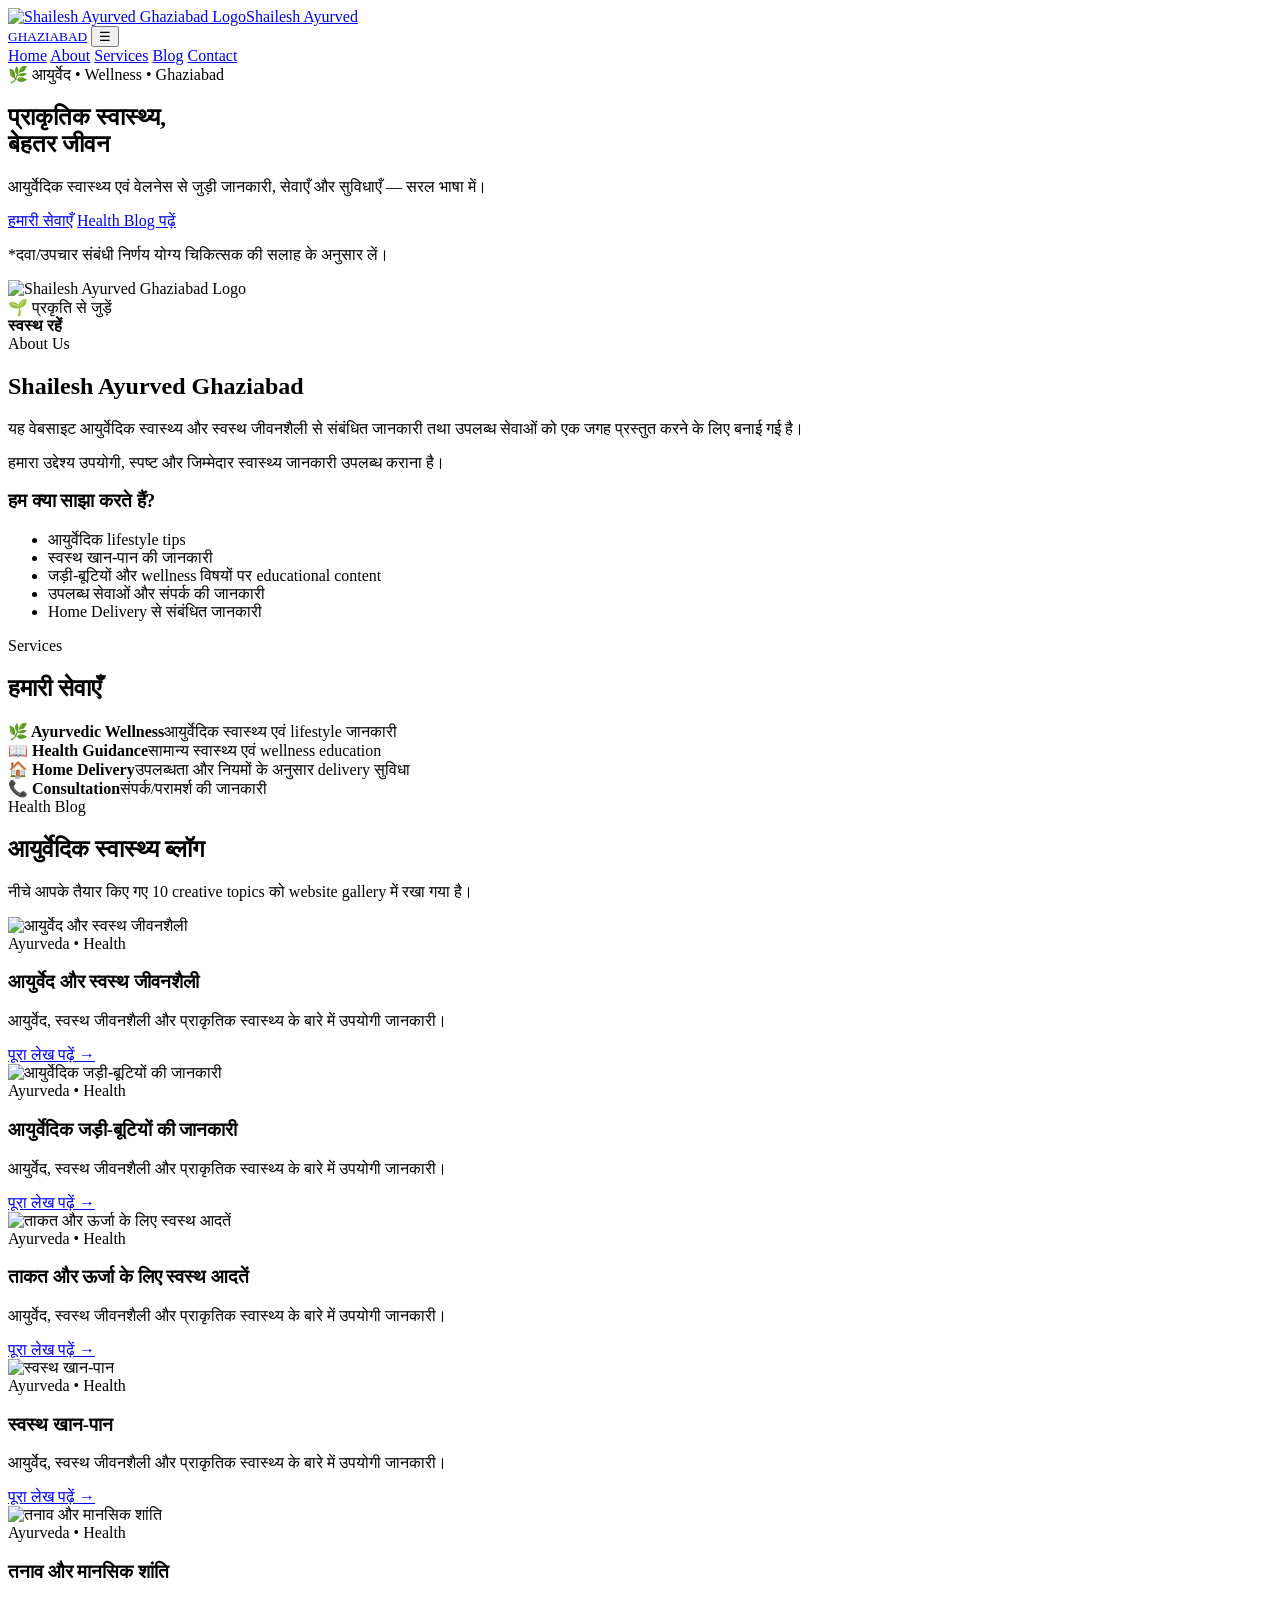
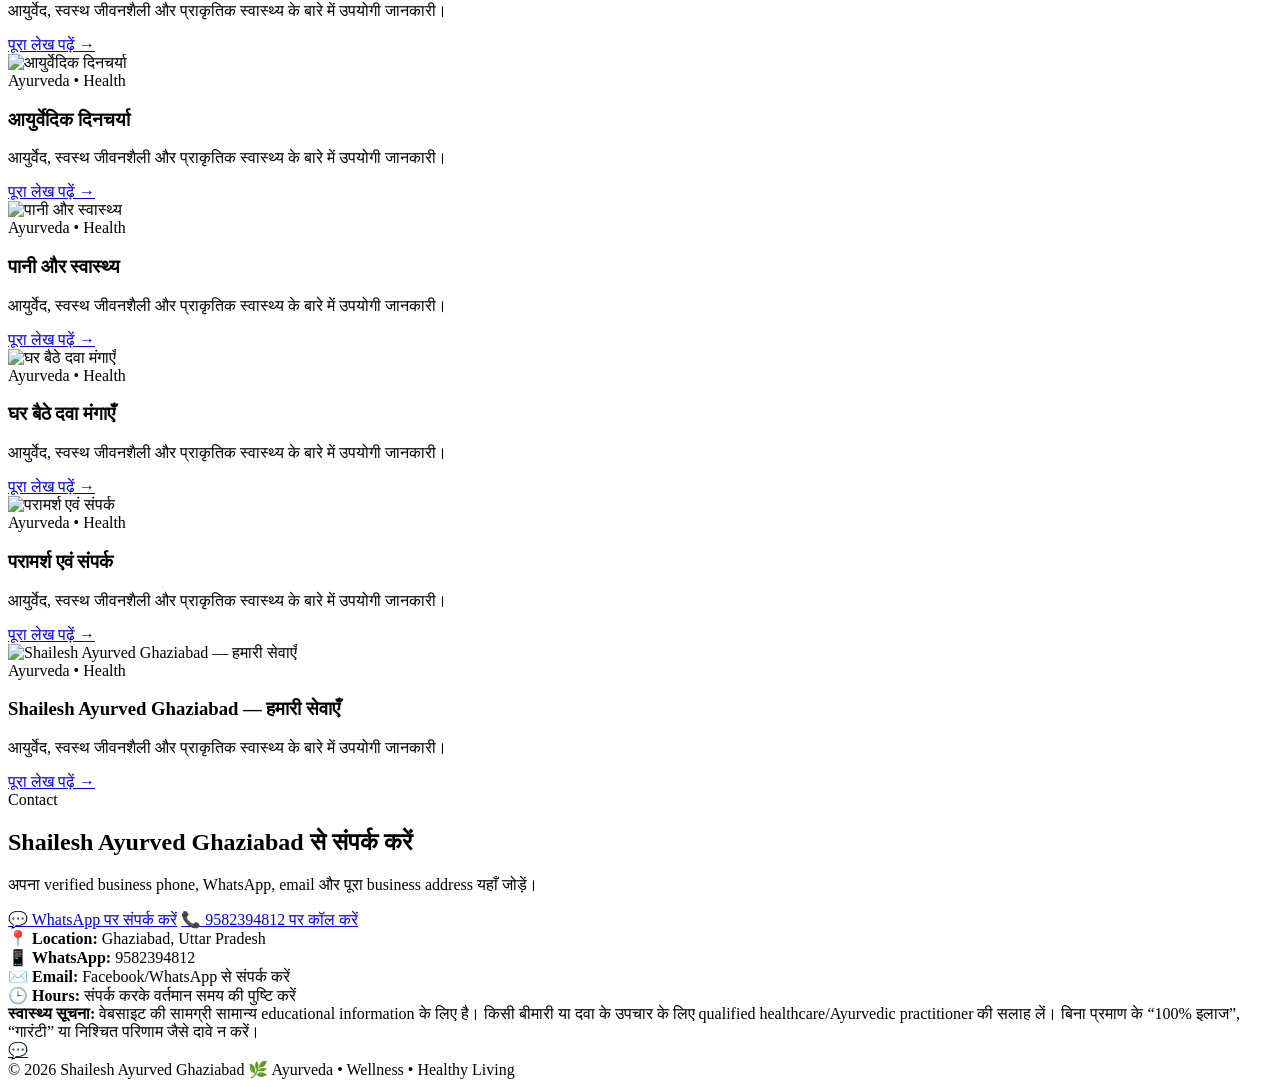
==== index.html @ c894b777 "Add files via upload" ====
<!doctype html>
<html lang="hi">
<head>
<meta charset="utf-8">
<meta name="viewport" content="width=device-width, initial-scale=1">
<meta name="description" content="Shailesh Ayurved Ghaziabad — आयुर्वेदिक स्वास्थ्य, वेलनेस जानकारी और Home Delivery संबंधी जानकारी।">
<title>Shailesh Ayurved Ghaziabad</title>
<link rel="stylesheet" href="style.css">
</head>
<body>
<header class="topbar">
  <div class="container nav">
    <a class="brand" href="#home"><img class="logo" src="assets/logo.png" alt="Shailesh Ayurved Ghaziabad Logo"><span>Shailesh Ayurved<br><small>GHAZIABAD</small></span></a>
    <button class="menu-btn" onclick="document.querySelector('.links').classList.toggle('show')">☰</button>
    <nav class="links">
      <a href="#home">Home</a>
      <a href="#about">About</a>
      <a href="#services">Services</a>
      <a href="#blog">Blog</a>
      <a href="#contact">Contact</a>
    </nav>
  </div>
</header>

<main id="home">
<section class="hero">
  <div class="container hero-grid">
    <div>
      <span class="eyebrow">🌿 आयुर्वेद • Wellness • Ghaziabad</span>
      <h1>प्राकृतिक स्वास्थ्य,<br><span>बेहतर जीवन</span></h1>
      <p>आयुर्वेदिक स्वास्थ्य एवं वेलनेस से जुड़ी जानकारी, सेवाएँ और सुविधाएँ — सरल भाषा में।</p>
      <div class="actions">
        <a class="btn primary" href="#services">हमारी सेवाएँ</a>
        <a class="btn light" href="#blog">Health Blog पढ़ें</a>
      </div>
      <p class="note">*दवा/उपचार संबंधी निर्णय योग्य चिकित्सक की सलाह के अनुसार लें।</p>
    </div>
    <div class="hero-art">
      <div class="leaf one"></div><div class="leaf two"></div>
      <img class="logo" src="assets/logo.png" alt="Shailesh Ayurved Ghaziabad Logo">
      <div class="hero-card">🌱 प्रकृति से जुड़ें<br><b>स्वस्थ रहें</b></div>
    </div>
  </div>
</section>

<section id="about" class="section">
  <div class="container two-col">
    <div>
      <span class="eyebrow">About Us</span>
      <h2>Shailesh Ayurved Ghaziabad</h2>
      <p>यह वेबसाइट आयुर्वेदिक स्वास्थ्य और स्वस्थ जीवनशैली से संबंधित जानकारी तथा उपलब्ध सेवाओं को एक जगह प्रस्तुत करने के लिए बनाई गई है।</p>
      <p>हमारा उद्देश्य उपयोगी, स्पष्ट और जिम्मेदार स्वास्थ्य जानकारी उपलब्ध कराना है।</p>
    </div>
    <div class="info-box">
      <h3>हम क्या साझा करते हैं?</h3>
      <ul>
        <li>आयुर्वेदिक lifestyle tips</li>
        <li>स्वस्थ खान-पान की जानकारी</li>
        <li>जड़ी-बूटियों और wellness विषयों पर educational content</li>
        <li>उपलब्ध सेवाओं और संपर्क की जानकारी</li>
        <li>Home Delivery से संबंधित जानकारी</li>
      </ul>
    </div>
  </div>
</section>

<section id="services" class="section soft">
  <div class="container">
    <div class="section-head"><span class="eyebrow">Services</span><h2>हमारी सेवाएँ</h2></div>
    <div class="service-grid">
      <div class="service"><b>🌿 Ayurvedic Wellness</b><span>आयुर्वेदिक स्वास्थ्य एवं lifestyle जानकारी</span></div>
      <div class="service"><b>📖 Health Guidance</b><span>सामान्य स्वास्थ्य एवं wellness education</span></div>
      <div class="service"><b>🏠 Home Delivery</b><span>उपलब्धता और नियमों के अनुसार delivery सुविधा</span></div>
      <div class="service"><b>📞 Consultation</b><span>संपर्क/परामर्श की जानकारी</span></div>
    </div>
  </div>
</section>

<section id="blog" class="section">
  <div class="container">
    <div class="section-head"><span class="eyebrow">Health Blog</span><h2>आयुर्वेदिक स्वास्थ्य ब्लॉग</h2><p>नीचे आपके तैयार किए गए 10 creative topics को website gallery में रखा गया है।</p></div>
    <div class="post-grid">
      
      <article class="post-card">
        <img src="posts/post-1.png" alt="आयुर्वेद और स्वस्थ जीवनशैली">
        <div class="post-body">
          <span class="tag">Ayurveda • Health</span>
          <h3>आयुर्वेद और स्वस्थ जीवनशैली</h3>
          <p>आयुर्वेद, स्वस्थ जीवनशैली और प्राकृतिक स्वास्थ्य के बारे में उपयोगी जानकारी।</p>
          <a href="posts/post-1.html">पूरा लेख पढ़ें →</a>
        </div>
      </article>
    
      <article class="post-card">
        <img src="posts/post-2.png" alt="आयुर्वेदिक जड़ी-बूटियों की जानकारी">
        <div class="post-body">
          <span class="tag">Ayurveda • Health</span>
          <h3>आयुर्वेदिक जड़ी-बूटियों की जानकारी</h3>
          <p>आयुर्वेद, स्वस्थ जीवनशैली और प्राकृतिक स्वास्थ्य के बारे में उपयोगी जानकारी।</p>
          <a href="posts/post-2.html">पूरा लेख पढ़ें →</a>
        </div>
      </article>
    
      <article class="post-card">
        <img src="posts/post-3.png" alt="ताकत और ऊर्जा के लिए स्वस्थ आदतें">
        <div class="post-body">
          <span class="tag">Ayurveda • Health</span>
          <h3>ताकत और ऊर्जा के लिए स्वस्थ आदतें</h3>
          <p>आयुर्वेद, स्वस्थ जीवनशैली और प्राकृतिक स्वास्थ्य के बारे में उपयोगी जानकारी।</p>
          <a href="posts/post-3.html">पूरा लेख पढ़ें →</a>
        </div>
      </article>
    
      <article class="post-card">
        <img src="posts/post-4.png" alt="स्वस्थ खान-पान">
        <div class="post-body">
          <span class="tag">Ayurveda • Health</span>
          <h3>स्वस्थ खान-पान</h3>
          <p>आयुर्वेद, स्वस्थ जीवनशैली और प्राकृतिक स्वास्थ्य के बारे में उपयोगी जानकारी।</p>
          <a href="posts/post-4.html">पूरा लेख पढ़ें →</a>
        </div>
      </article>
    
      <article class="post-card">
        <img src="posts/post-5.png" alt="तनाव और मानसिक शांति">
        <div class="post-body">
          <span class="tag">Ayurveda • Health</span>
          <h3>तनाव और मानसिक शांति</h3>
          <p>आयुर्वेद, स्वस्थ जीवनशैली और प्राकृतिक स्वास्थ्य के बारे में उपयोगी जानकारी।</p>
          <a href="posts/post-5.html">पूरा लेख पढ़ें →</a>
        </div>
      </article>
    
      <article class="post-card">
        <img src="posts/post-6.png" alt="आयुर्वेदिक दिनचर्या">
        <div class="post-body">
          <span class="tag">Ayurveda • Health</span>
          <h3>आयुर्वेदिक दिनचर्या</h3>
          <p>आयुर्वेद, स्वस्थ जीवनशैली और प्राकृतिक स्वास्थ्य के बारे में उपयोगी जानकारी।</p>
          <a href="posts/post-6.html">पूरा लेख पढ़ें →</a>
        </div>
      </article>
    
      <article class="post-card">
        <img src="posts/post-7.png" alt="पानी और स्वास्थ्य">
        <div class="post-body">
          <span class="tag">Ayurveda • Health</span>
          <h3>पानी और स्वास्थ्य</h3>
          <p>आयुर्वेद, स्वस्थ जीवनशैली और प्राकृतिक स्वास्थ्य के बारे में उपयोगी जानकारी।</p>
          <a href="posts/post-7.html">पूरा लेख पढ़ें →</a>
        </div>
      </article>
    
      <article class="post-card">
        <img src="posts/post-8.png" alt="घर बैठे दवा मंगाएँ">
        <div class="post-body">
          <span class="tag">Ayurveda • Health</span>
          <h3>घर बैठे दवा मंगाएँ</h3>
          <p>आयुर्वेद, स्वस्थ जीवनशैली और प्राकृतिक स्वास्थ्य के बारे में उपयोगी जानकारी।</p>
          <a href="posts/post-8.html">पूरा लेख पढ़ें →</a>
        </div>
      </article>
    
      <article class="post-card">
        <img src="posts/post-9.png" alt="परामर्श एवं संपर्क">
        <div class="post-body">
          <span class="tag">Ayurveda • Health</span>
          <h3>परामर्श एवं संपर्क</h3>
          <p>आयुर्वेद, स्वस्थ जीवनशैली और प्राकृतिक स्वास्थ्य के बारे में उपयोगी जानकारी।</p>
          <a href="posts/post-9.html">पूरा लेख पढ़ें →</a>
        </div>
      </article>
    
      <article class="post-card">
        <img src="posts/post-10.png" alt="Shailesh Ayurved Ghaziabad — हमारी सेवाएँ">
        <div class="post-body">
          <span class="tag">Ayurveda • Health</span>
          <h3>Shailesh Ayurved Ghaziabad — हमारी सेवाएँ</h3>
          <p>आयुर्वेद, स्वस्थ जीवनशैली और प्राकृतिक स्वास्थ्य के बारे में उपयोगी जानकारी।</p>
          <a href="posts/post-10.html">पूरा लेख पढ़ें →</a>
        </div>
      </article>
    
    </div>
  </div>
</section>

<section id="contact" class="section contact">
  <div class="container contact-box">
    <div>
      <span class="eyebrow">Contact</span>
      <h2>Shailesh Ayurved Ghaziabad से संपर्क करें</h2>
      <p>अपना verified business phone, WhatsApp, email और पूरा business address यहाँ जोड़ें।</p>
    </div>
    <div class="contact-list">
      <a class="whatsapp" href="https://wa.me/919582394812?text=Namaste%20Shailesh%20Ayurved%2C%20mujhe%20jaankari%20chahiye." target="_blank" rel="noopener">💬 WhatsApp पर संपर्क करें</a>
      <a class="call" href="tel:+919582394812">📞 9582394812 पर कॉल करें</a>
      <div>📍 <b>Location:</b> Ghaziabad, Uttar Pradesh</div>
      <div>📱 <b>WhatsApp:</b> 9582394812</div>
      <div>✉️ <b>Email:</b> Facebook/WhatsApp से संपर्क करें</div>
      <div>🕒 <b>Hours:</b> संपर्क करके वर्तमान समय की पुष्टि करें</div>
    </div>
  </div>
</section>

<section class="disclaimer">
  <div class="container">
    <b>स्वास्थ्य सूचना:</b> वेबसाइट की सामग्री सामान्य educational information के लिए है। किसी बीमारी या दवा के उपचार के लिए qualified healthcare/Ayurvedic practitioner की सलाह लें। बिना प्रमाण के “100% इलाज”, “गारंटी” या निश्चित परिणाम जैसे दावे न करें।
  </div>
</section>
</main>

<a class="floating-wa" href="https://wa.me/919582394812?text=Namaste%20Shailesh%20Ayurved%2C%20mujhe%20jaankari%20chahiye." target="_blank" rel="noopener" aria-label="WhatsApp">💬</a>
<footer>
  <div class="container footer-inner">
    <span>© 2026 Shailesh Ayurved Ghaziabad</span>
    <span>🌿 Ayurveda • Wellness • Healthy Living</span>
  </div>
</footer>
<script>
document.querySelectorAll('.links a').forEach(a => a.addEventListener('click', () => document.querySelector('.links').classList.remove('show')));
</script>
</body>
</html>
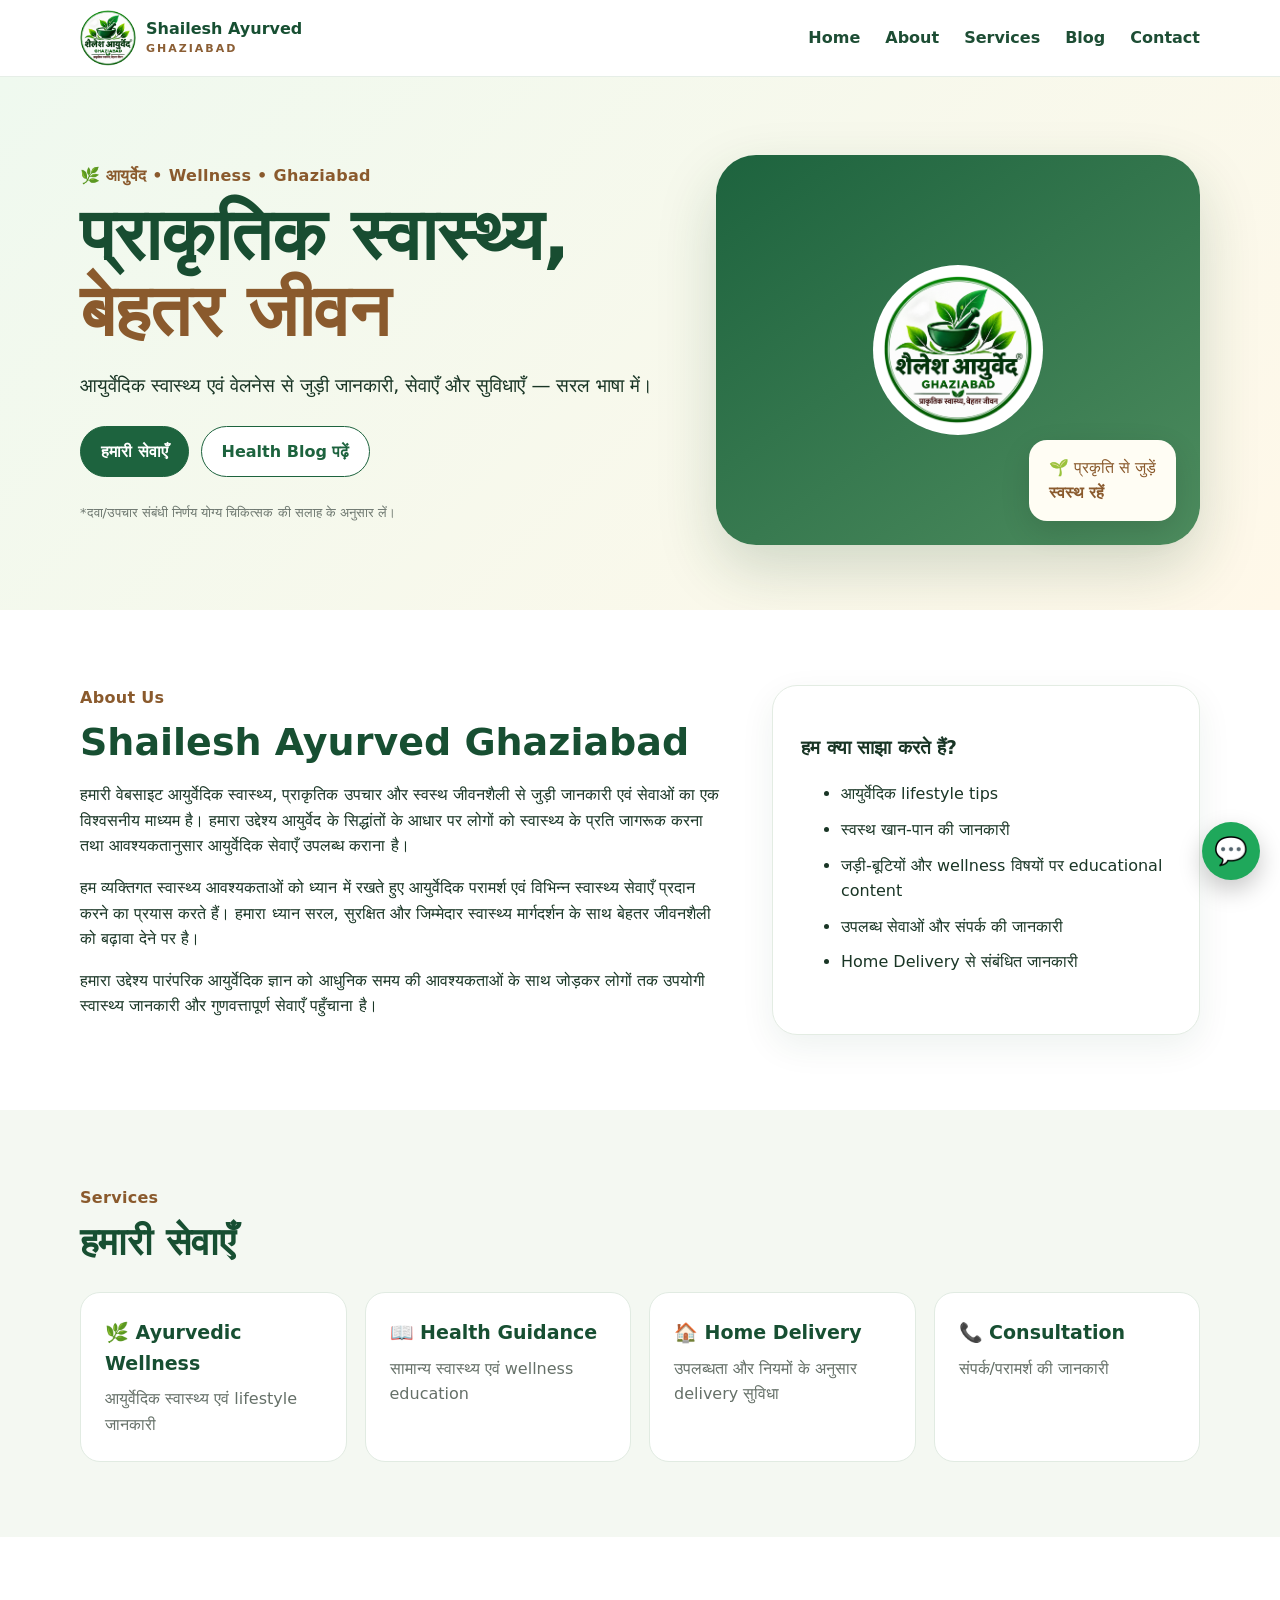
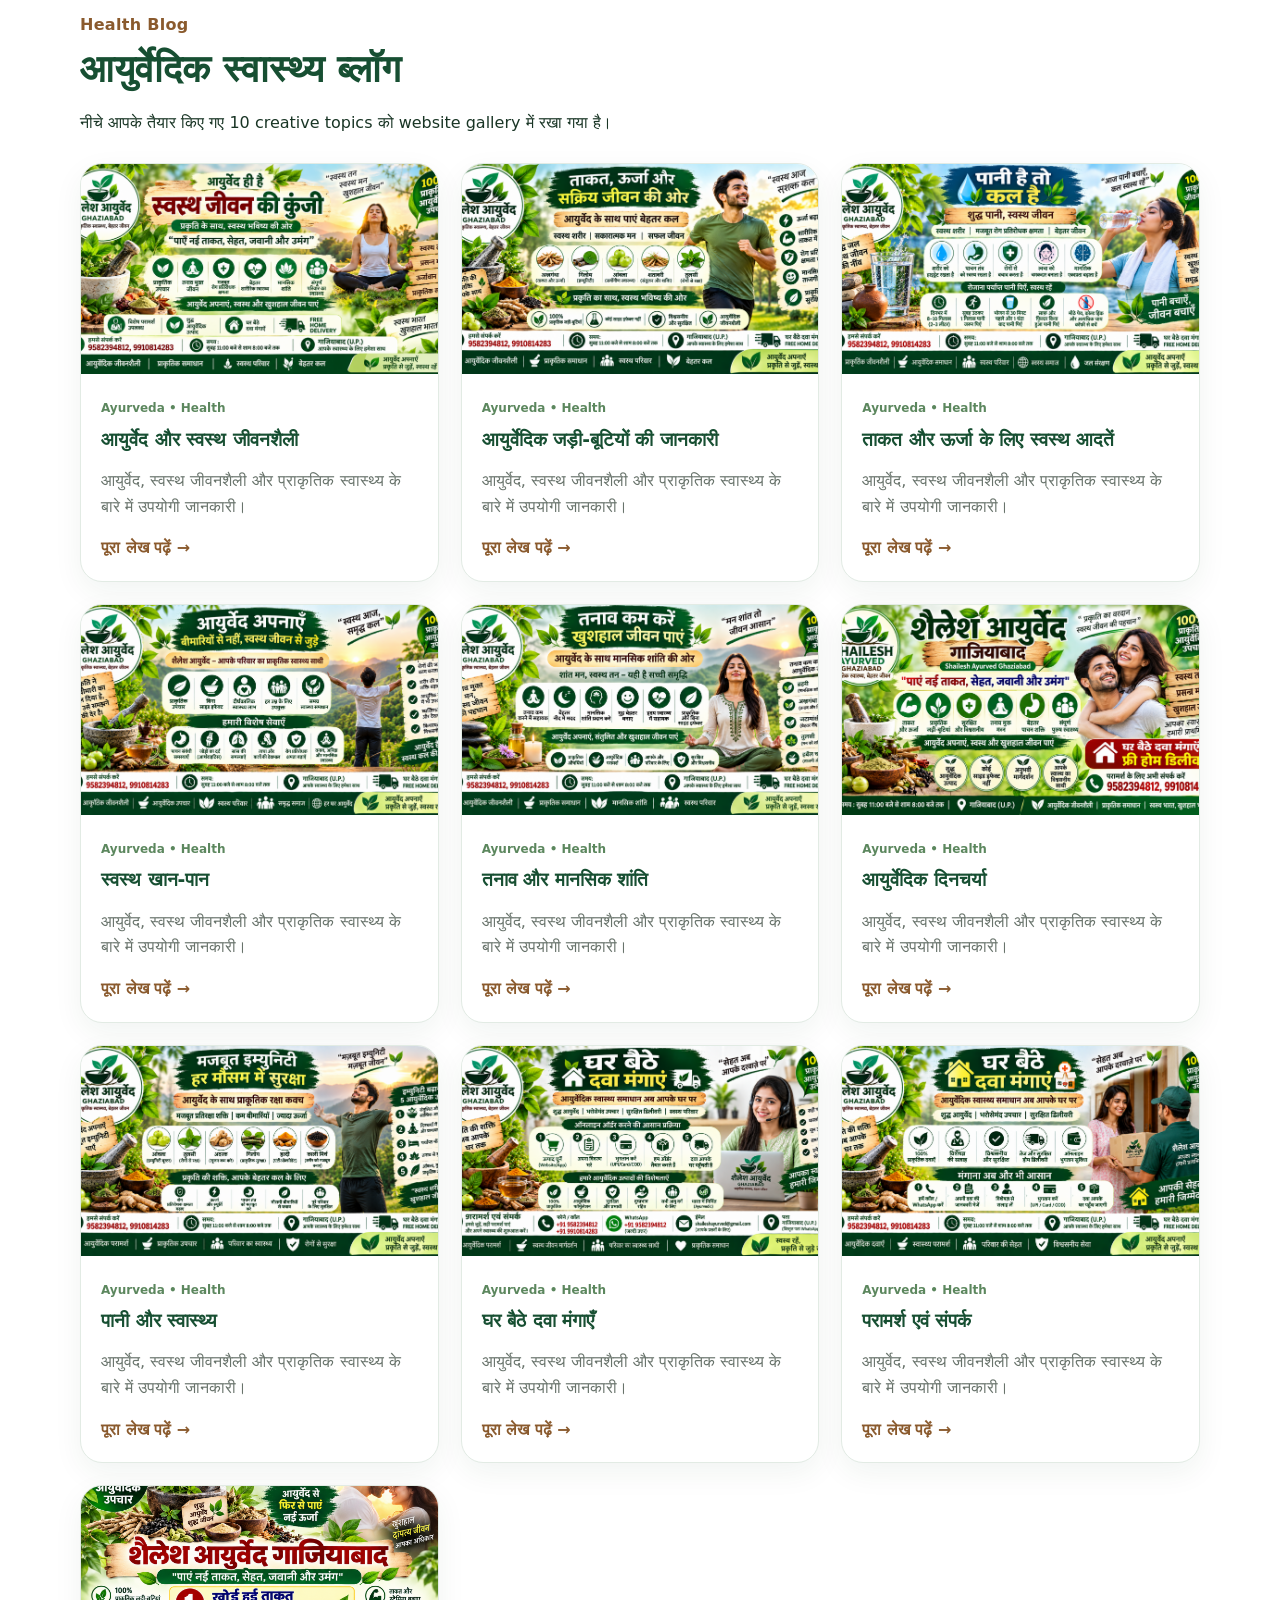
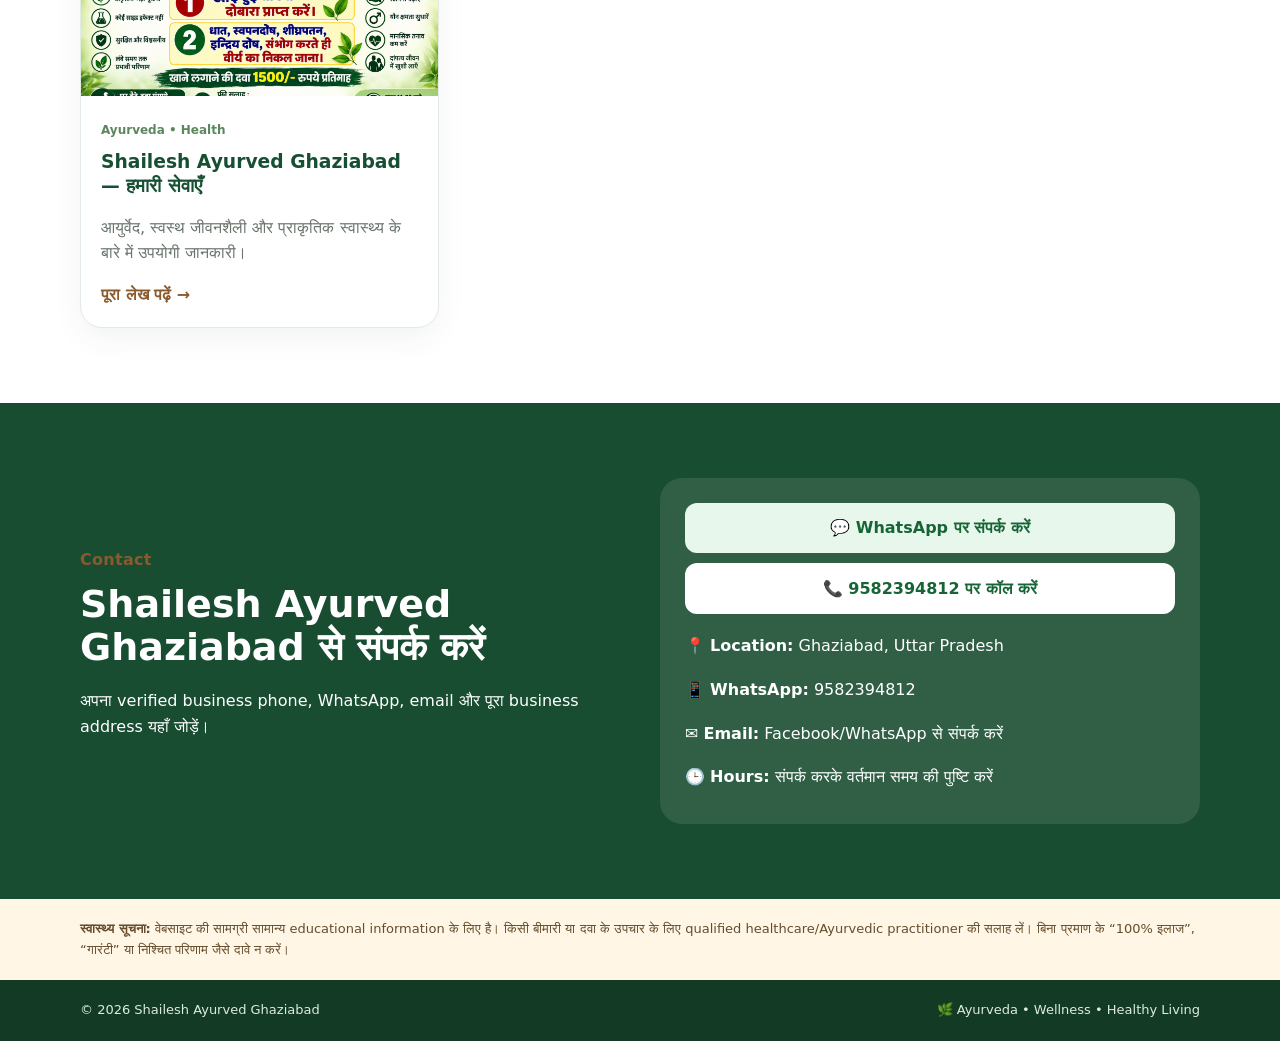
==== commit faddfd32: "Update index.html" ====
--- a/index.html
+++ b/index.html
@@ -48,8 +48,14 @@
     <div>
       <span class="eyebrow">About Us</span>
       <h2>Shailesh Ayurved Ghaziabad</h2>
-      <p>यह वेबसाइट आयुर्वेदिक स्वास्थ्य और स्वस्थ जीवनशैली से संबंधित जानकारी तथा उपलब्ध सेवाओं को एक जगह प्रस्तुत करने के लिए बनाई गई है।</p>
-      <p>हमारा उद्देश्य उपयोगी, स्पष्ट और जिम्मेदार स्वास्थ्य जानकारी उपलब्ध कराना है।</p>
+      <p>
+हमारी वेबसाइट आयुर्वेदिक स्वास्थ्य, प्राकृतिक उपचार और स्वस्थ जीवनशैली से जुड़ी जानकारी एवं सेवाओं का एक विश्वसनीय माध्यम है। हमारा उद्देश्य आयुर्वेद के सिद्धांतों के आधार पर लोगों को स्वास्थ्य के प्रति जागरूक करना तथा आवश्यकतानुसार आयुर्वेदिक सेवाएँ उपलब्ध कराना है।</p>
+      <p>
+हम व्यक्तिगत स्वास्थ्य आवश्यकताओं को ध्यान में रखते हुए आयुर्वेदिक परामर्श एवं विभिन्न स्वास्थ्य सेवाएँ प्रदान करने का प्रयास करते हैं। हमारा ध्यान सरल, सुरक्षित और जिम्मेदार स्वास्थ्य मार्गदर्शन के साथ बेहतर जीवनशैली को बढ़ावा देने पर है।
+      </p>
+      <p>
+हमारा उद्देश्य पारंपरिक आयुर्वेदिक ज्ञान को आधुनिक समय की आवश्यकताओं के साथ जोड़कर लोगों तक उपयोगी स्वास्थ्य जानकारी और गुणवत्तापूर्ण सेवाएँ पहुँचाना है।
+      </p>
     </div>
     <div class="info-box">
       <h3>हम क्या साझा करते हैं?</h3>
--- a/style.css
+++ b/style.css
@@ -0,0 +1,3 @@
+*{box-sizing:border-box}html{scroll-behavior:smooth}body{margin:0;font-family:system-ui,-apple-system,"Noto Sans Devanagari",sans-serif;color:#193525;background:#fff;line-height:1.6}.container{width:min(1120px,92%);margin:auto}.topbar{position:sticky;top:0;z-index:20;background:rgba(255,255,255,.95);backdrop-filter:blur(10px);border-bottom:1px solid #e6eee7}.nav{height:76px;display:flex;align-items:center;justify-content:space-between}.brand{display:flex;align-items:center;gap:10px;text-decoration:none;color:#174f32;font-weight:800;line-height:1.1}.brand .logo,.logo{width:56px;height:56px;object-fit:contain;border-radius:50%}.brand small{font-size:11px;letter-spacing:2px;color:#8b5e34}.links{display:flex;gap:25px}.links a{color:#1d4d34;text-decoration:none;font-weight:650}.menu-btn{display:none;border:0;background:none;font-size:26px}.hero{background:linear-gradient(135deg,#eff9ef,#fff8e9);padding:78px 0 65px;overflow:hidden}.hero-grid{display:grid;grid-template-columns:1.1fr .9fr;gap:45px;align-items:center}.eyebrow{display:inline-block;color:#8a5a2d;font-weight:800;letter-spacing:.3px;margin-bottom:10px}.hero h1{font-size:clamp(42px,6vw,72px);line-height:1.05;margin:0 0 20px;color:#184d31}.hero h1 span{color:#8a5a2d}.hero p{font-size:19px;max-width:650px}.actions{display:flex;gap:12px;flex-wrap:wrap;margin:26px 0}.btn{padding:12px 20px;border-radius:999px;text-decoration:none;font-weight:800;border:1px solid #1d633e}.primary{background:#1d633e;color:white}.light{background:white;color:#1d633e}.note{font-size:13px!important;color:#6d776f}.hero-art{min-height:390px;border-radius:40px;background:linear-gradient(145deg,#1d633e,#4d8c5e);position:relative;display:flex;align-items:center;justify-content:center;box-shadow:0 25px 60px rgba(20,70,40,.18)}.hero-art .logo{width:170px;height:170px;background:white;padding:10px}.hero-card{position:absolute;right:24px;bottom:24px;background:#fffdf4;padding:15px 20px;border-radius:18px;box-shadow:0 10px 30px rgba(0,0,0,.12);color:#8a5a2d}.section{padding:75px 0}.soft{background:#f4f8f2}.two-col{display:grid;grid-template-columns:1.2fr .8fr;gap:50px}.section h2{font-size:38px;line-height:1.15;color:#174f32;margin:0 0 18px}.info-box{background:#fff;border:1px solid #e3ece3;border-radius:25px;padding:28px;box-shadow:0 12px 35px rgba(20,70,40,.07)}.info-box li{margin:10px 0}.section-head{margin-bottom:28px}.service-grid{display:grid;grid-template-columns:repeat(4,1fr);gap:18px}.service{background:white;border:1px solid #e1ebe2;border-radius:20px;padding:24px;display:flex;flex-direction:column;gap:8px;min-height:140px}.service b{font-size:19px;color:#174f32}.service span{color:#657068}.post-grid{display:grid;grid-template-columns:repeat(3,1fr);gap:22px}.post-card{border:1px solid #e2ebe4;border-radius:22px;overflow:hidden;background:white;box-shadow:0 10px 30px rgba(20,70,40,.06)}.post-card img{width:100%;height:210px;object-fit:cover;display:block}.post-body{padding:20px}.post-body h3{margin:8px 0;color:#174f32;line-height:1.3}.post-body p{color:#68736b}.post-body a{color:#8a5a2d;font-weight:800;text-decoration:none}.tag{font-size:12px;font-weight:800;color:#5c875e}.contact{background:#184d31;color:white}.contact h2{color:white}.contact-box{display:grid;grid-template-columns:1fr 1fr;gap:40px;align-items:center}.contact-list{background:rgba(255,255,255,.1);padding:25px;border-radius:22px}.contact-list div{padding:9px 0}.disclaimer{padding:20px 0;background:#fff6e5;color:#654d2d;font-size:13px}footer{background:#123a25;color:#dcebe0;padding:20px 0}.footer-inner{display:flex;justify-content:space-between;gap:20px;font-size:13px}@media(max-width:850px){.links{display:none;position:absolute;left:0;right:0;top:76px;background:#fff;padding:18px 5%;flex-direction:column;border-bottom:1px solid #e5eee7}.links.show{display:flex}.menu-btn{display:block}.hero-grid,.two-col,.contact-box{grid-template-columns:1fr}.service-grid{grid-template-columns:1fr 1fr}.post-grid{grid-template-columns:1fr 1fr}.hero{padding-top:50px}}@media(max-width:560px){.service-grid,.post-grid{grid-template-columns:1fr}.hero-art{min-height:300px}.brand span{font-size:14px}.brand .logo{width:48px;height:48px}.footer-inner{flex-direction:column}.section{padding:55px 0}}
+
+.whatsapp,.call{display:block;text-decoration:none;padding:12px 16px;border-radius:12px;margin-bottom:10px;font-weight:800;text-align:center}.whatsapp{background:#e8f7ec;color:#176536}.call{background:#fff;color:#176536;border:1px solid rgba(255,255,255,.35)}.floating-wa{position:fixed;right:20px;bottom:20px;width:58px;height:58px;border-radius:50%;display:flex;align-items:center;justify-content:center;text-decoration:none;font-size:27px;background:#1fa85b;color:#fff;box-shadow:0 10px 25px rgba(0,0,0,.22);z-index:30}.detail-img{width:100%;max-width:900px;border-radius:24px;margin:20px 0;display:block;box-shadow:0 15px 40px rgba(20,70,40,.12)}.detail{max-width:900px}
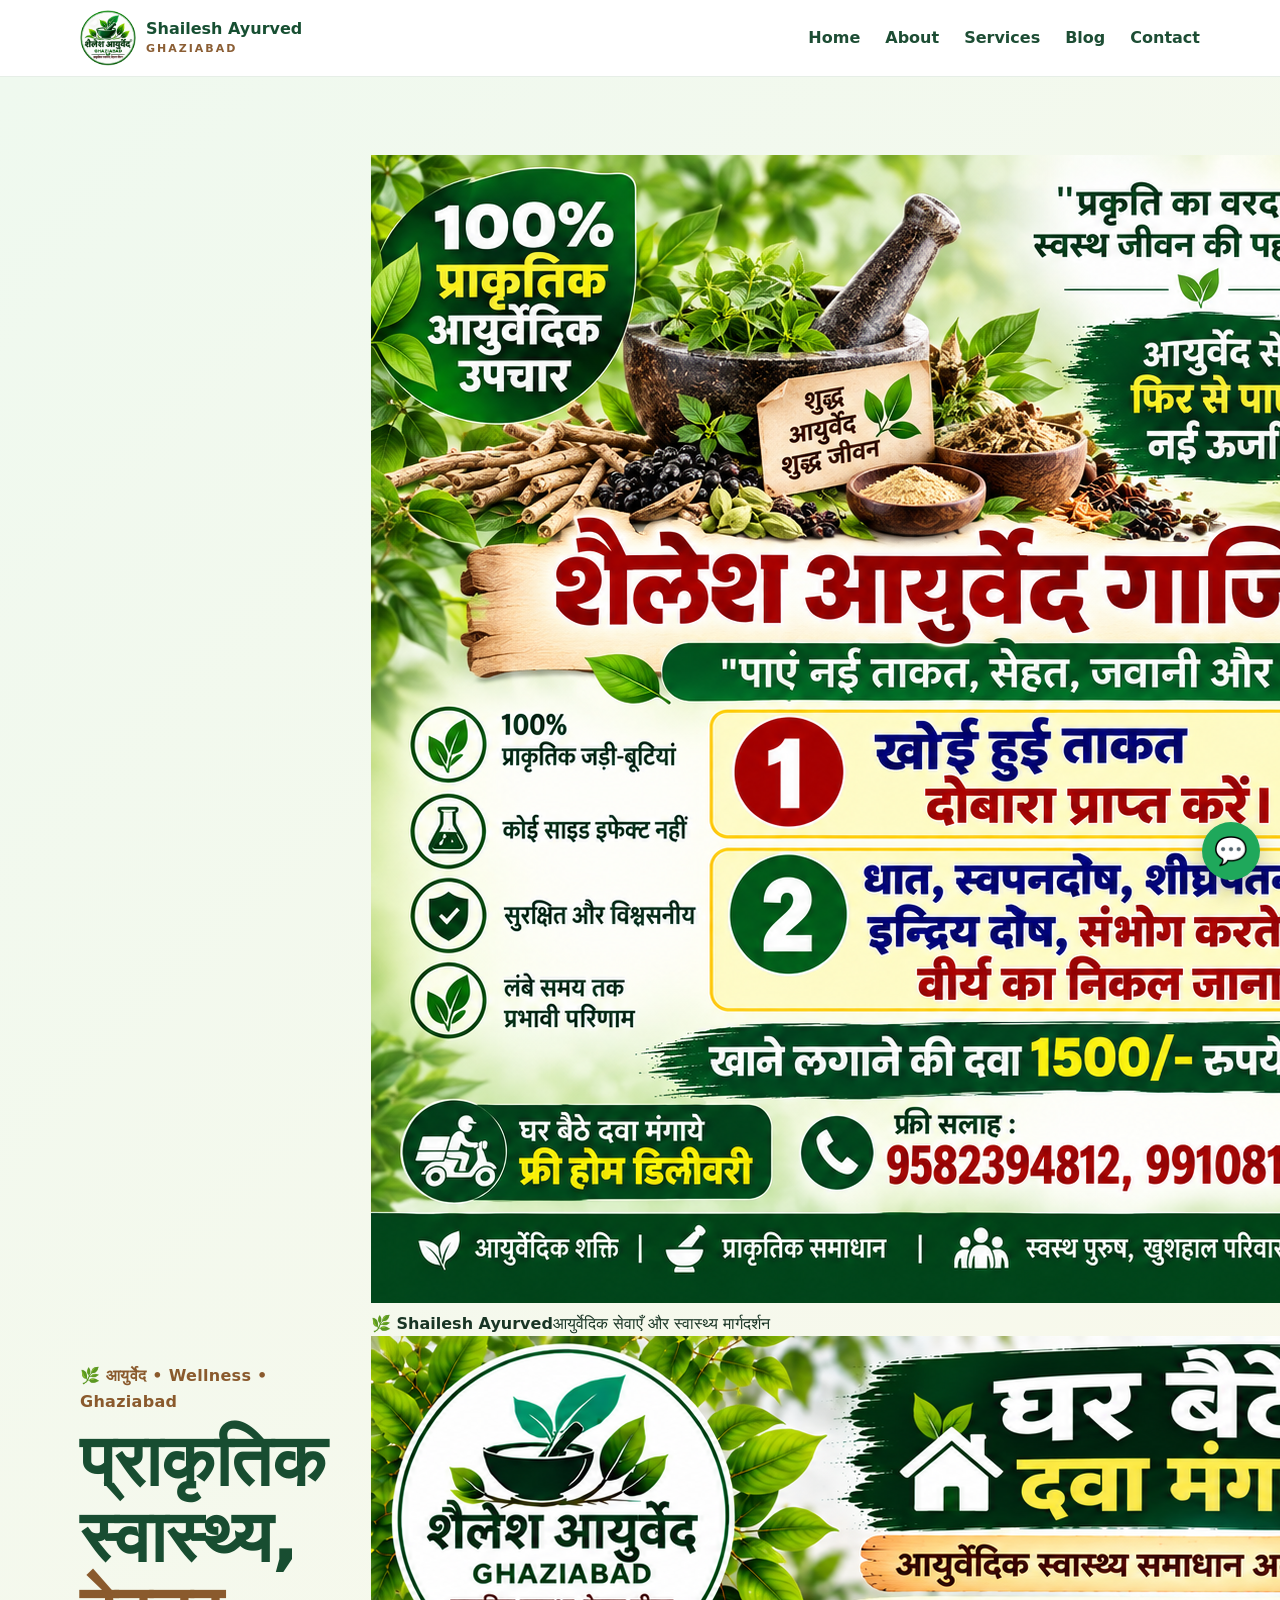
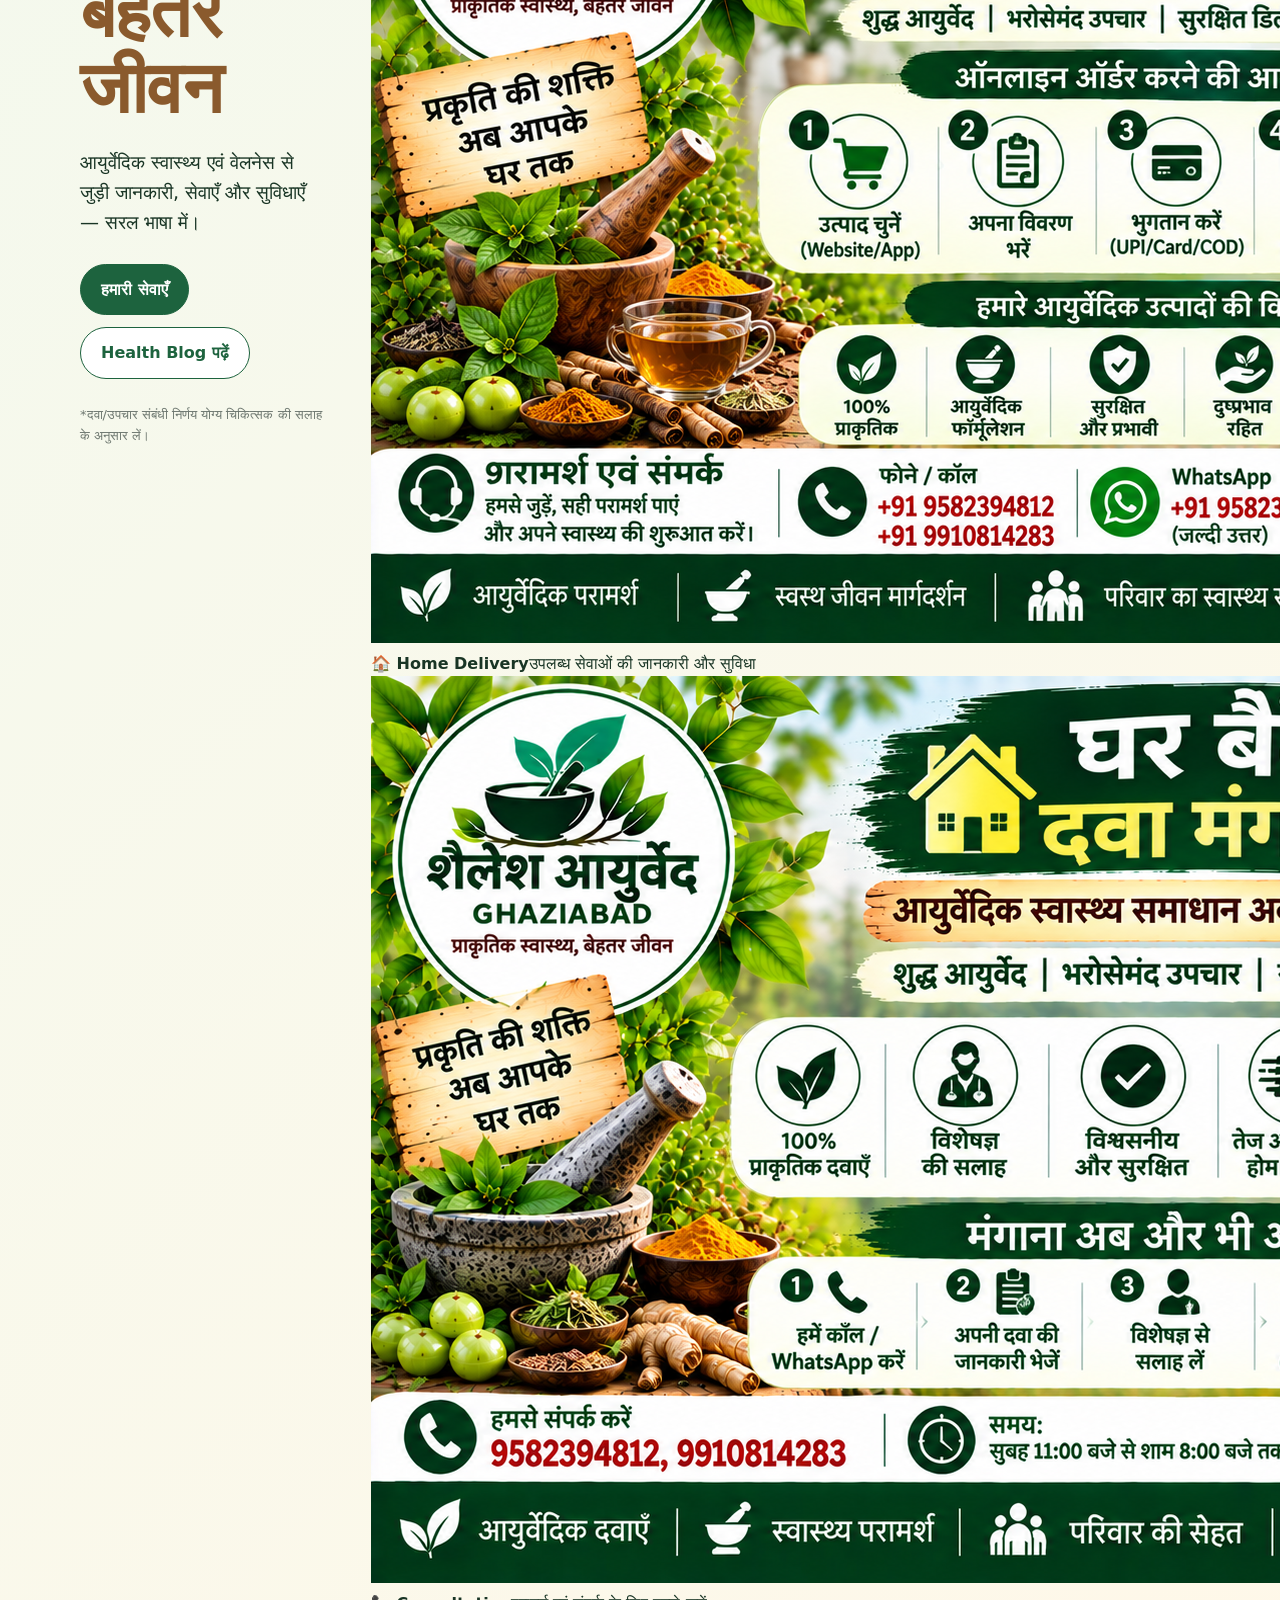
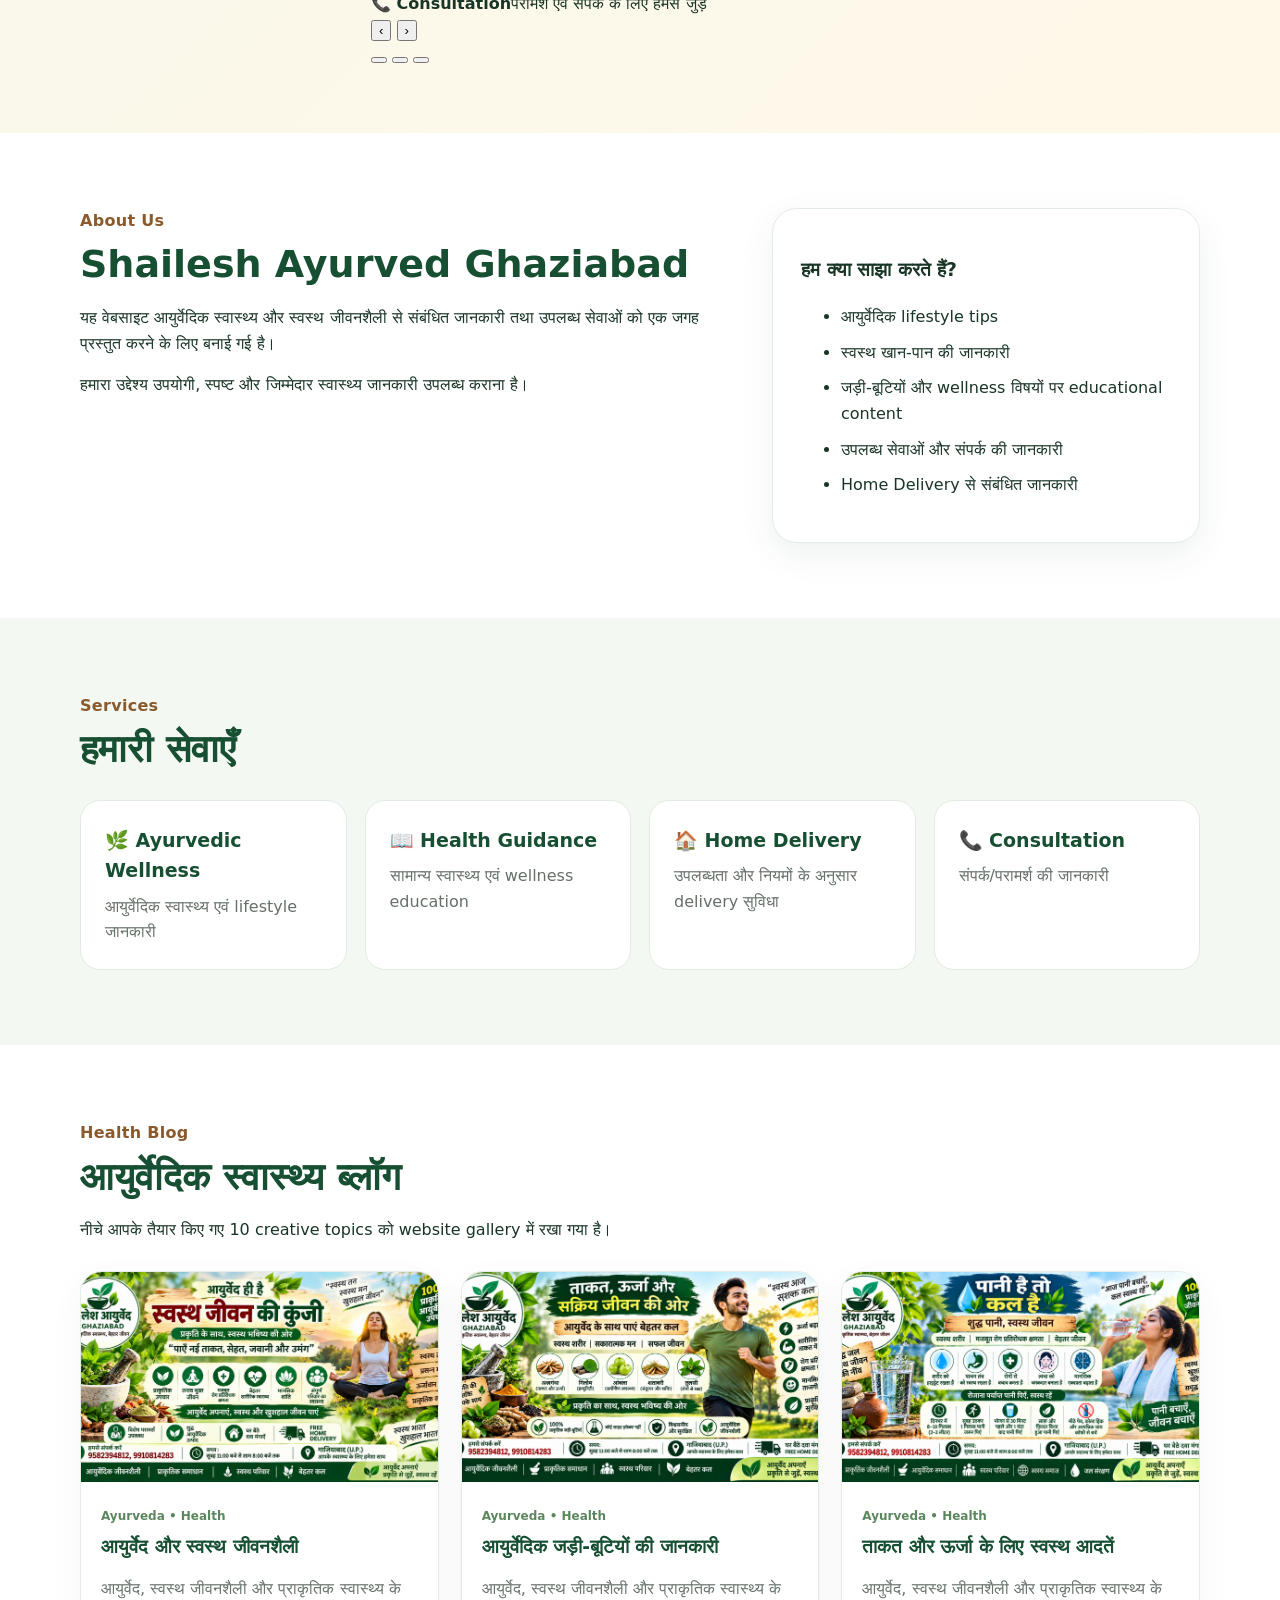
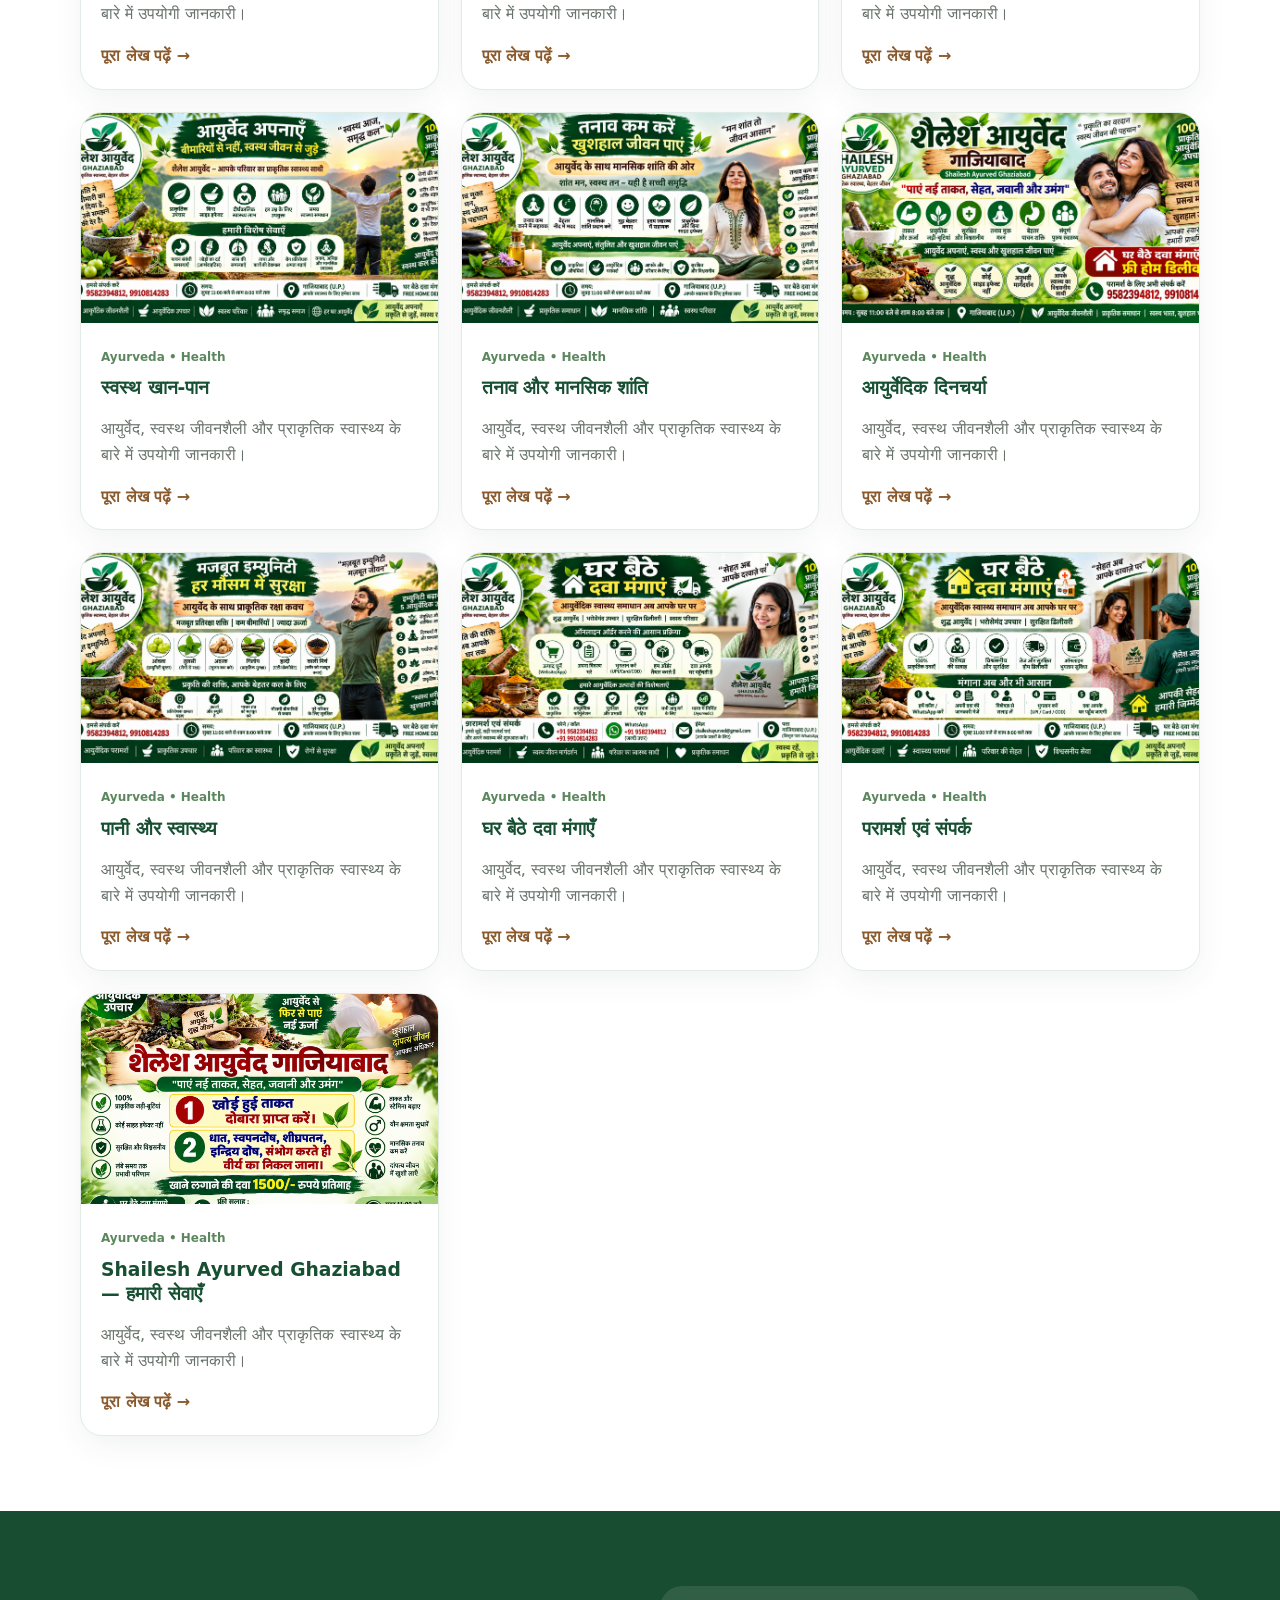
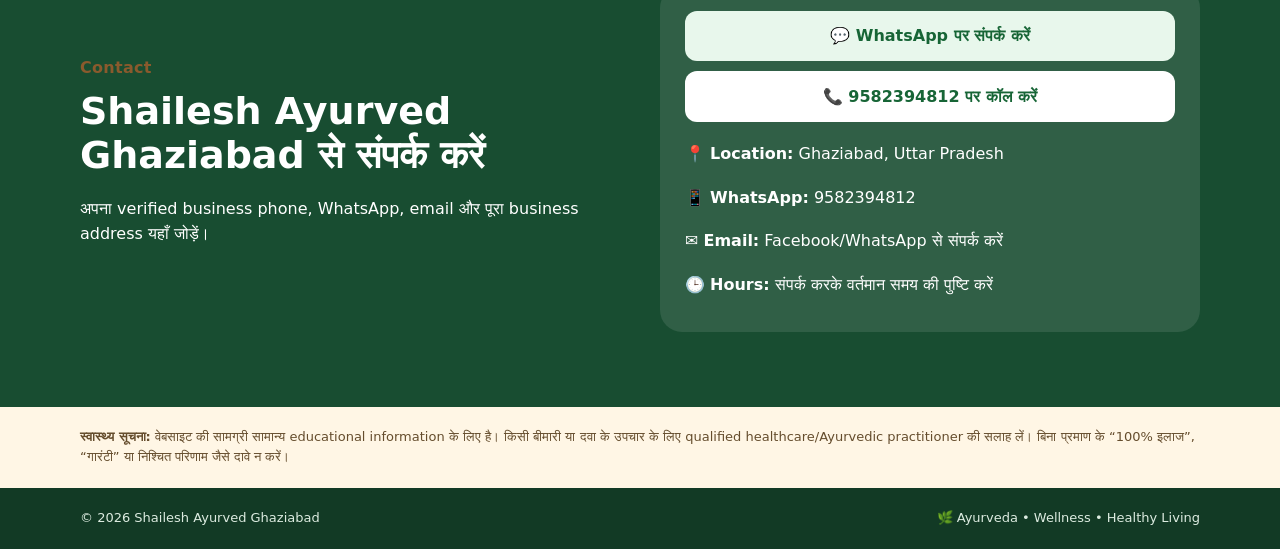
==== commit d5c46dc3: "Add files via upload" ====
--- a/index.html
+++ b/index.html
@@ -35,10 +35,26 @@
       </div>
       <p class="note">*दवा/उपचार संबंधी निर्णय योग्य चिकित्सक की सलाह के अनुसार लें।</p>
     </div>
-    <div class="hero-art">
-      <div class="leaf one"></div><div class="leaf two"></div>
-      <img class="logo" src="assets/logo.png" alt="Shailesh Ayurved Ghaziabad Logo">
-      <div class="hero-card">🌱 प्रकृति से जुड़ें<br><b>स्वस्थ रहें</b></div>
+    <div class="hero-slider" aria-label="Shailesh Ayurved सेवाओं का स्लाइडर">
+      <div class="slide active">
+        <img src="posts/post-10.png" alt="Shailesh Ayurved Ghaziabad — हमारी सेवाएँ">
+        <div class="slide-caption"><strong>🌿 Shailesh Ayurved</strong><span>आयुर्वेदिक सेवाएँ और स्वास्थ्य मार्गदर्शन</span></div>
+      </div>
+      <div class="slide">
+        <img src="posts/post-8.png" alt="घर बैठे आयुर्वेदिक दवा मंगाएँ">
+        <div class="slide-caption"><strong>🏠 Home Delivery</strong><span>उपलब्ध सेवाओं की जानकारी और सुविधा</span></div>
+      </div>
+      <div class="slide">
+        <img src="posts/post-9.png" alt="आयुर्वेदिक परामर्श एवं संपर्क">
+        <div class="slide-caption"><strong>📞 Consultation</strong><span>परामर्श एवं संपर्क के लिए हमसे जुड़ें</span></div>
+      </div>
+      <button class="slider-btn prev" type="button" aria-label="पिछली स्लाइड">‹</button>
+      <button class="slider-btn next" type="button" aria-label="अगली स्लाइड">›</button>
+      <div class="slider-dots" aria-label="Slider navigation">
+        <button class="dot active" type="button" aria-label="Slide 1"></button>
+        <button class="dot" type="button" aria-label="Slide 2"></button>
+        <button class="dot" type="button" aria-label="Slide 3"></button>
+      </div>
     </div>
   </div>
 </section>
@@ -48,14 +64,8 @@
     <div>
       <span class="eyebrow">About Us</span>
       <h2>Shailesh Ayurved Ghaziabad</h2>
-      <p>
-हमारी वेबसाइट आयुर्वेदिक स्वास्थ्य, प्राकृतिक उपचार और स्वस्थ जीवनशैली से जुड़ी जानकारी एवं सेवाओं का एक विश्वसनीय माध्यम है। हमारा उद्देश्य आयुर्वेद के सिद्धांतों के आधार पर लोगों को स्वास्थ्य के प्रति जागरूक करना तथा आवश्यकतानुसार आयुर्वेदिक सेवाएँ उपलब्ध कराना है।</p>
-      <p>
-हम व्यक्तिगत स्वास्थ्य आवश्यकताओं को ध्यान में रखते हुए आयुर्वेदिक परामर्श एवं विभिन्न स्वास्थ्य सेवाएँ प्रदान करने का प्रयास करते हैं। हमारा ध्यान सरल, सुरक्षित और जिम्मेदार स्वास्थ्य मार्गदर्शन के साथ बेहतर जीवनशैली को बढ़ावा देने पर है।
-      </p>
-      <p>
-हमारा उद्देश्य पारंपरिक आयुर्वेदिक ज्ञान को आधुनिक समय की आवश्यकताओं के साथ जोड़कर लोगों तक उपयोगी स्वास्थ्य जानकारी और गुणवत्तापूर्ण सेवाएँ पहुँचाना है।
-      </p>
+      <p>यह वेबसाइट आयुर्वेदिक स्वास्थ्य और स्वस्थ जीवनशैली से संबंधित जानकारी तथा उपलब्ध सेवाओं को एक जगह प्रस्तुत करने के लिए बनाई गई है।</p>
+      <p>हमारा उद्देश्य उपयोगी, स्पष्ट और जिम्मेदार स्वास्थ्य जानकारी उपलब्ध कराना है।</p>
     </div>
     <div class="info-box">
       <h3>हम क्या साझा करते हैं?</h3>
@@ -225,6 +235,29 @@
 </footer>
 <script>
 document.querySelectorAll('.links a').forEach(a => a.addEventListener('click', () => document.querySelector('.links').classList.remove('show')));
+
+(function(){
+  const slides = document.querySelectorAll('.slide');
+  const dots = document.querySelectorAll('.dot');
+  const prev = document.querySelector('.slider-btn.prev');
+  const next = document.querySelector('.slider-btn.next');
+  let current = 0;
+  let timer;
+
+  function showSlide(index){
+    current = (index + slides.length) % slides.length;
+    slides.forEach((slide,i) => slide.classList.toggle('active', i === current));
+    dots.forEach((dot,i) => dot.classList.toggle('active', i === current));
+  }
+  function startSlider(){
+    clearInterval(timer);
+    timer = setInterval(() => showSlide(current + 1), 4500);
+  }
+  prev.addEventListener('click', () => { showSlide(current - 1); startSlider(); });
+  next.addEventListener('click', () => { showSlide(current + 1); startSlider(); });
+  dots.forEach((dot,i) => dot.addEventListener('click', () => { showSlide(i); startSlider(); }));
+  startSlider();
+})();
 </script>
 </body>
 </html>
